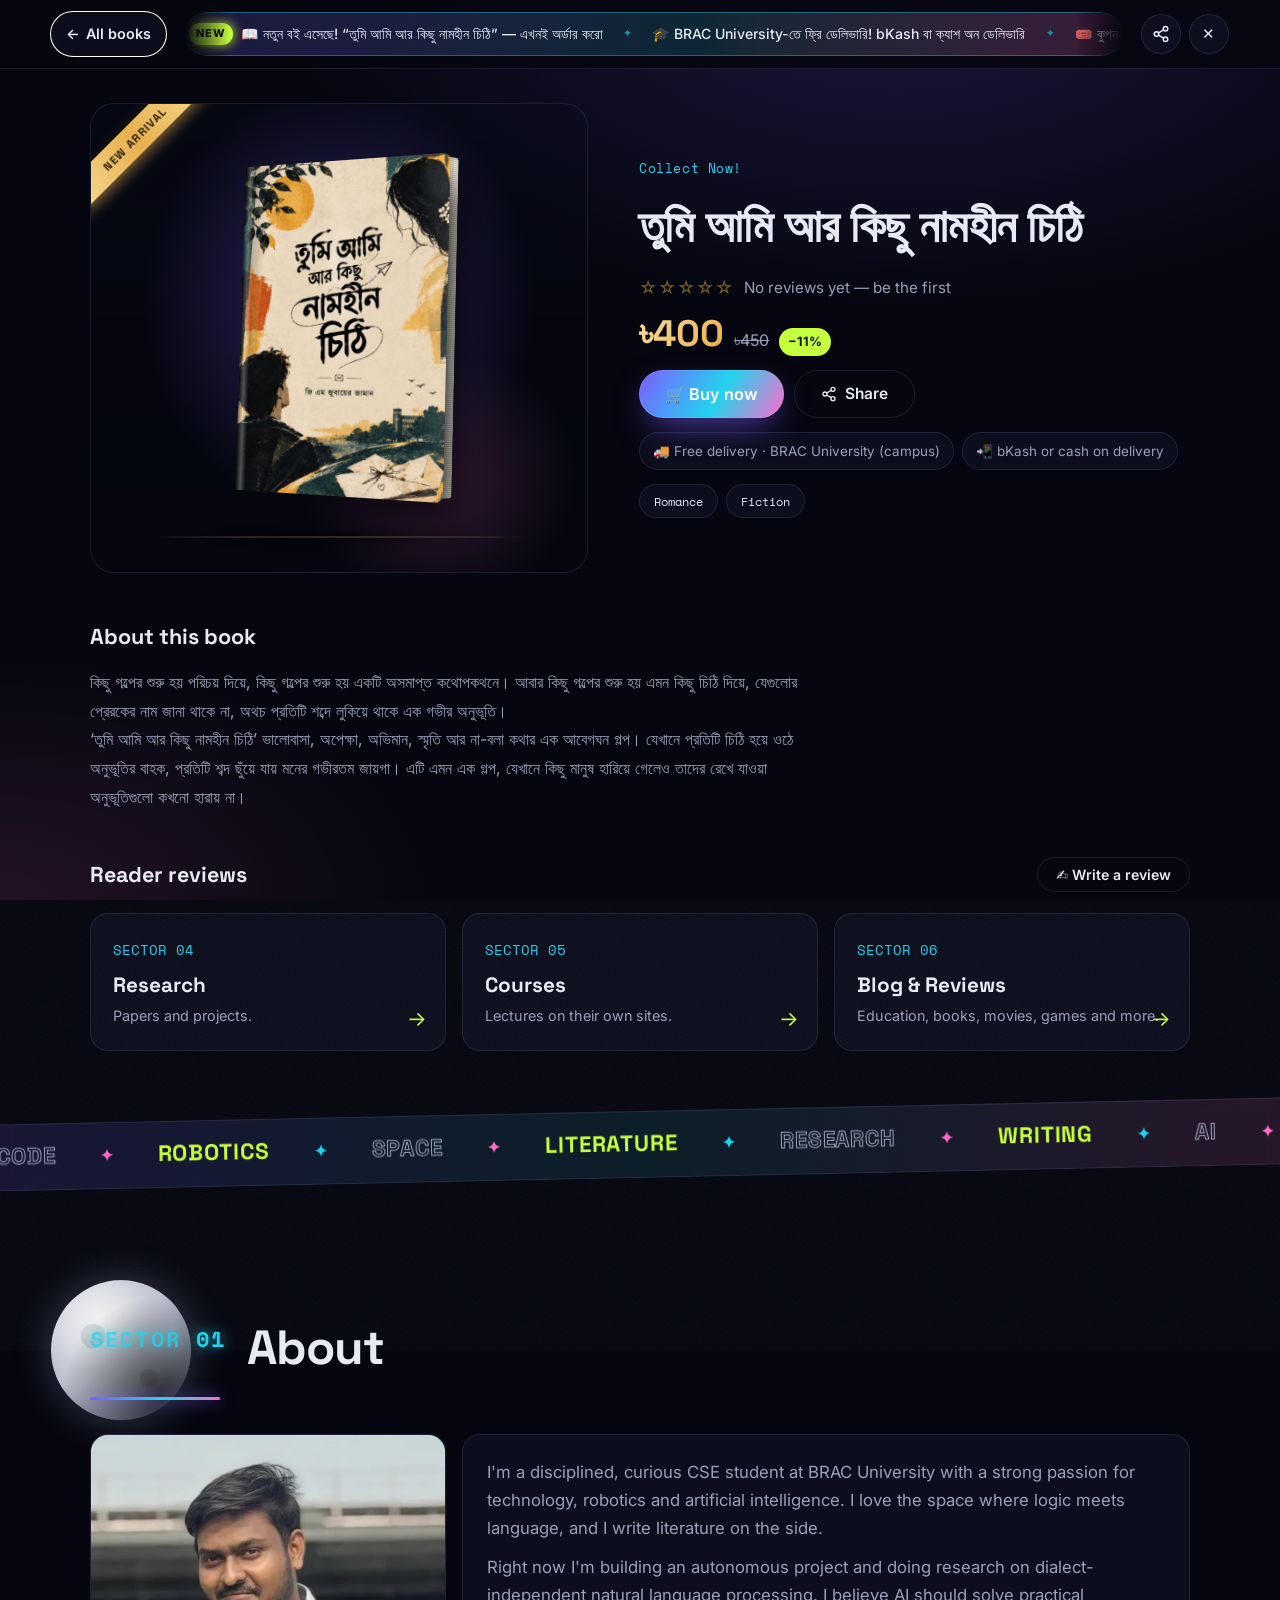
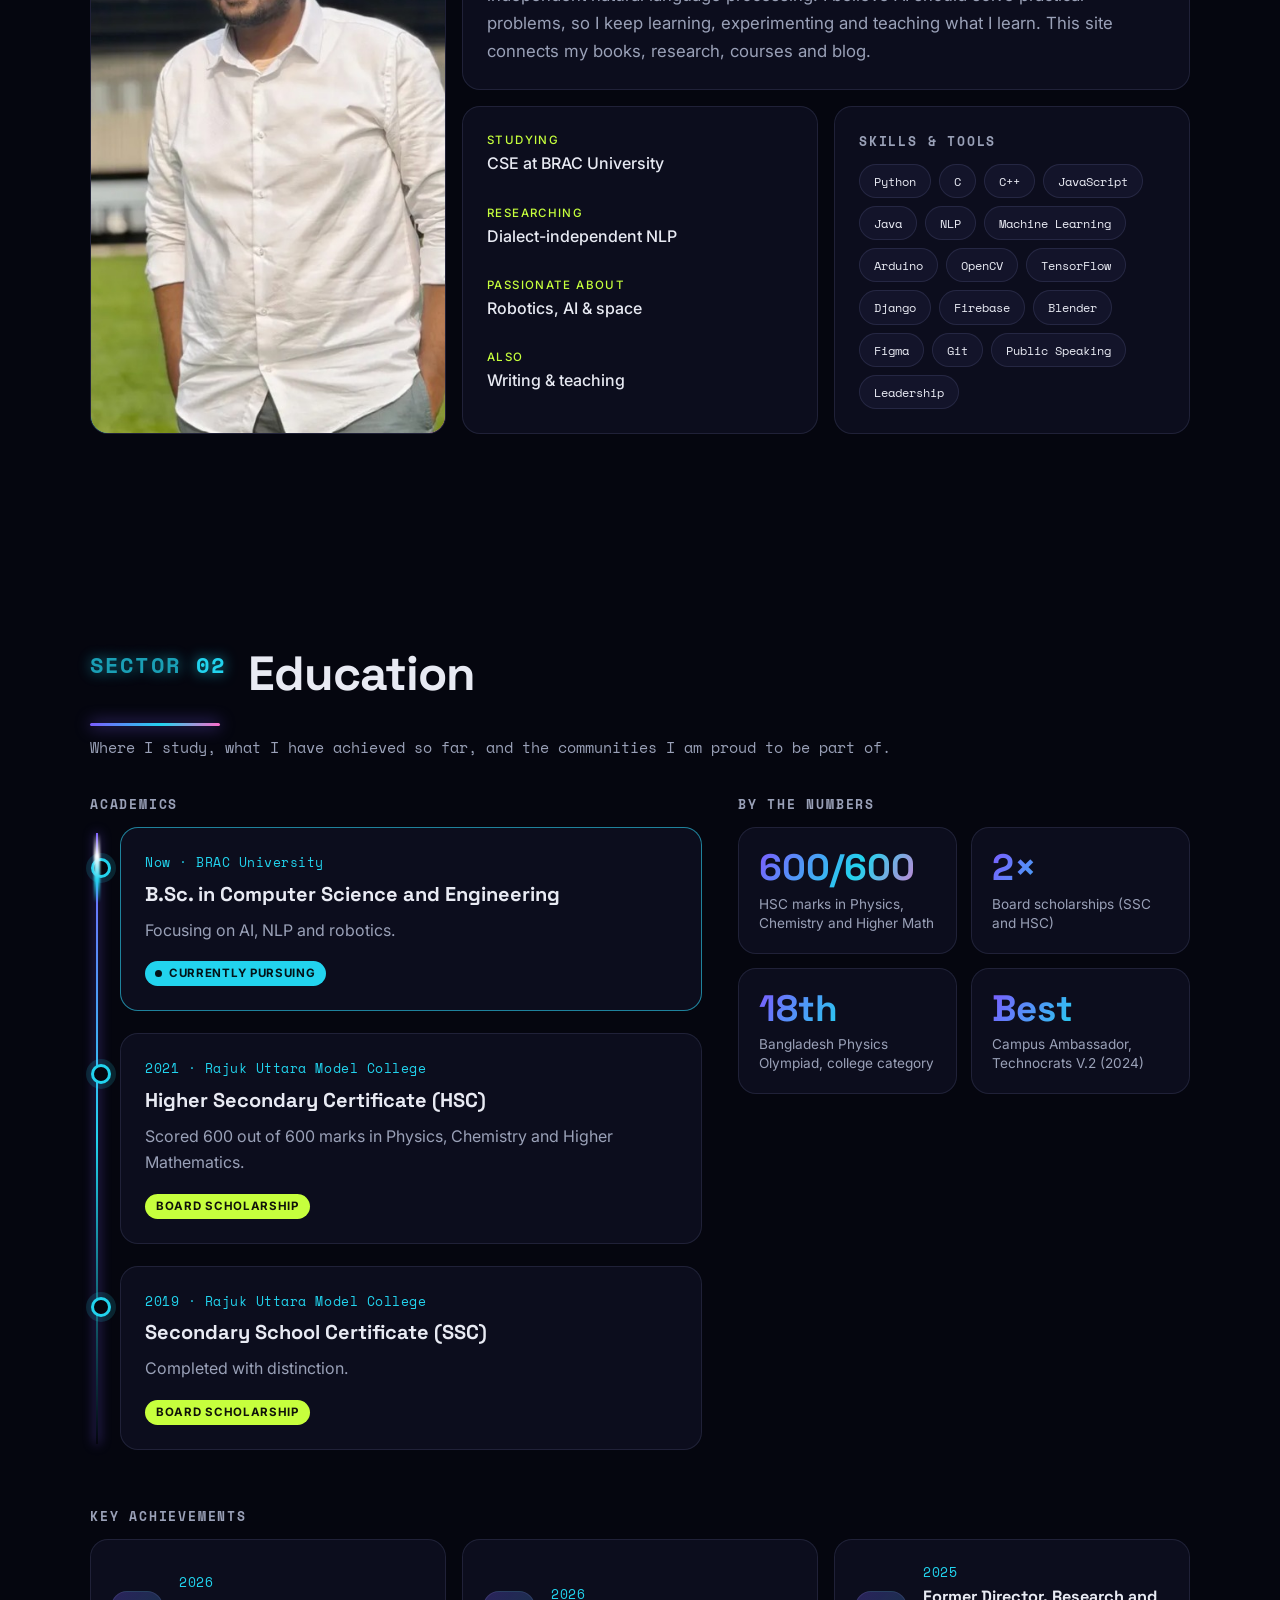
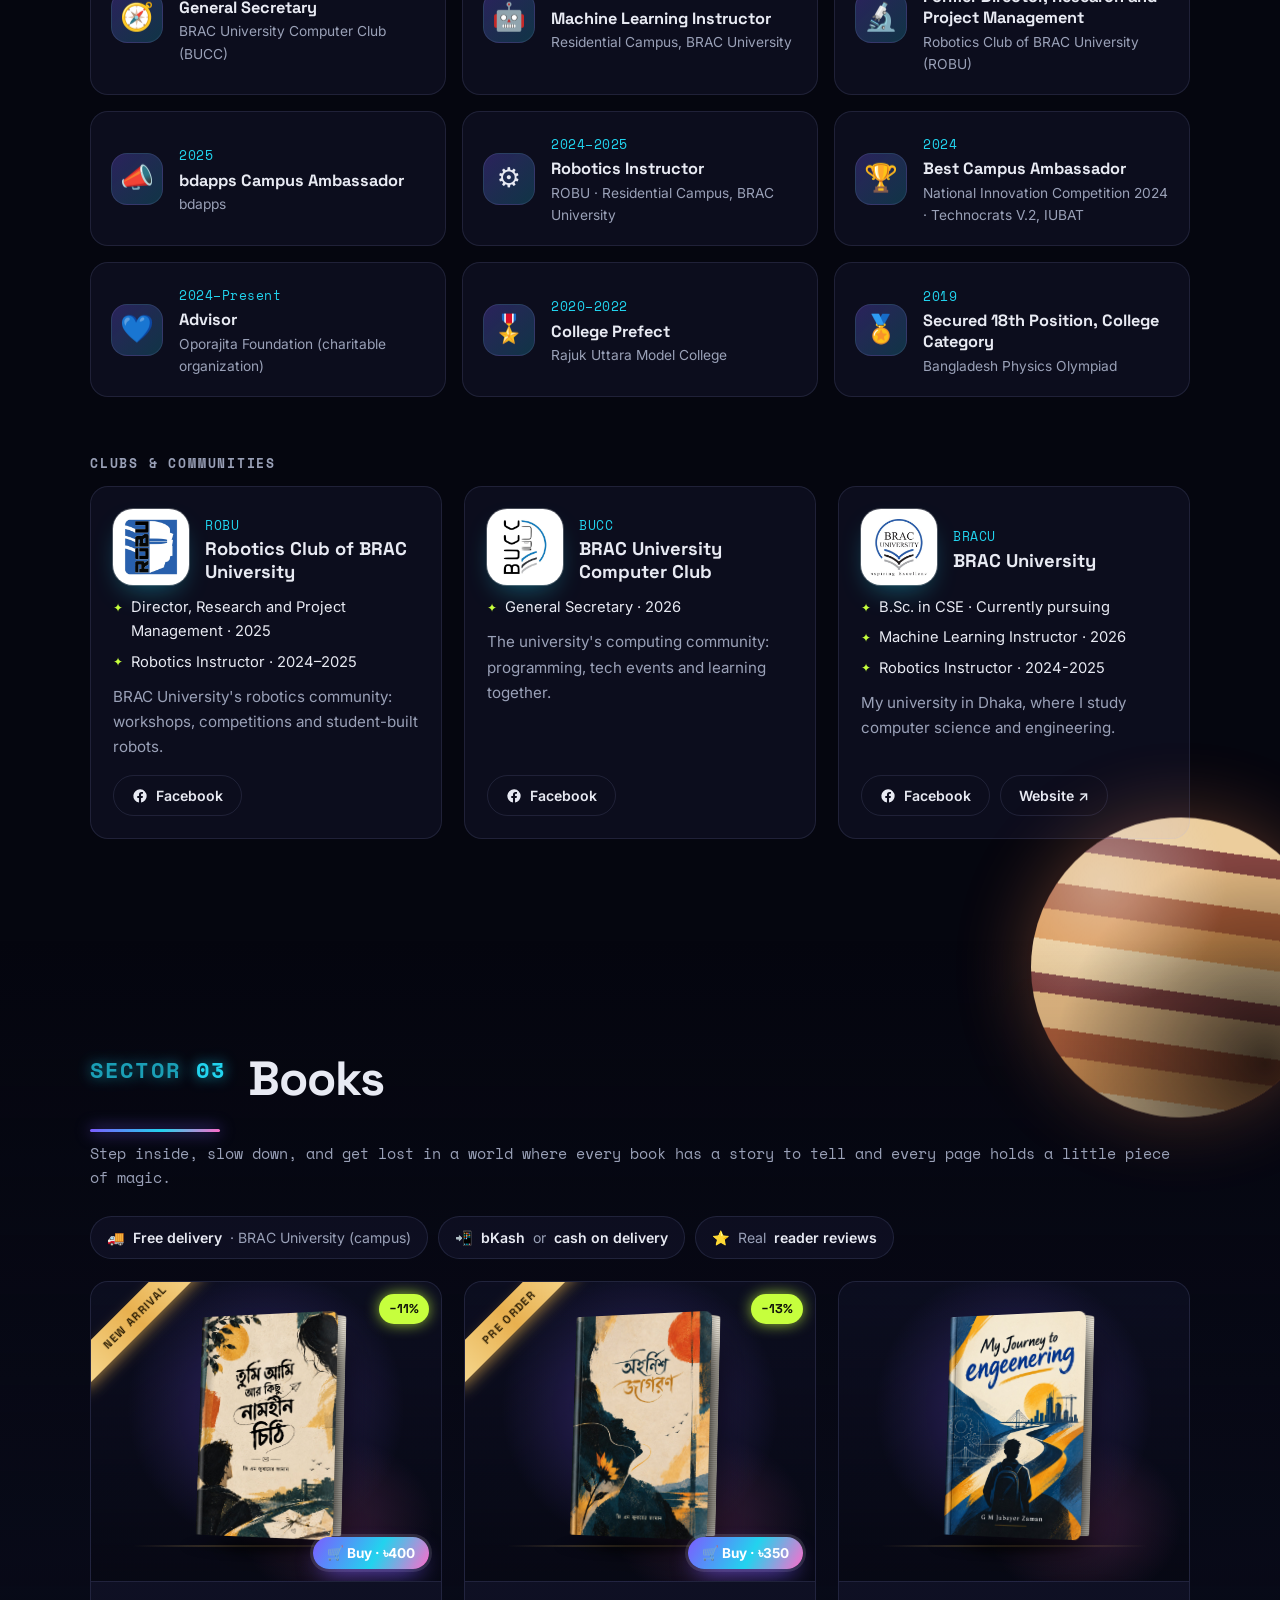
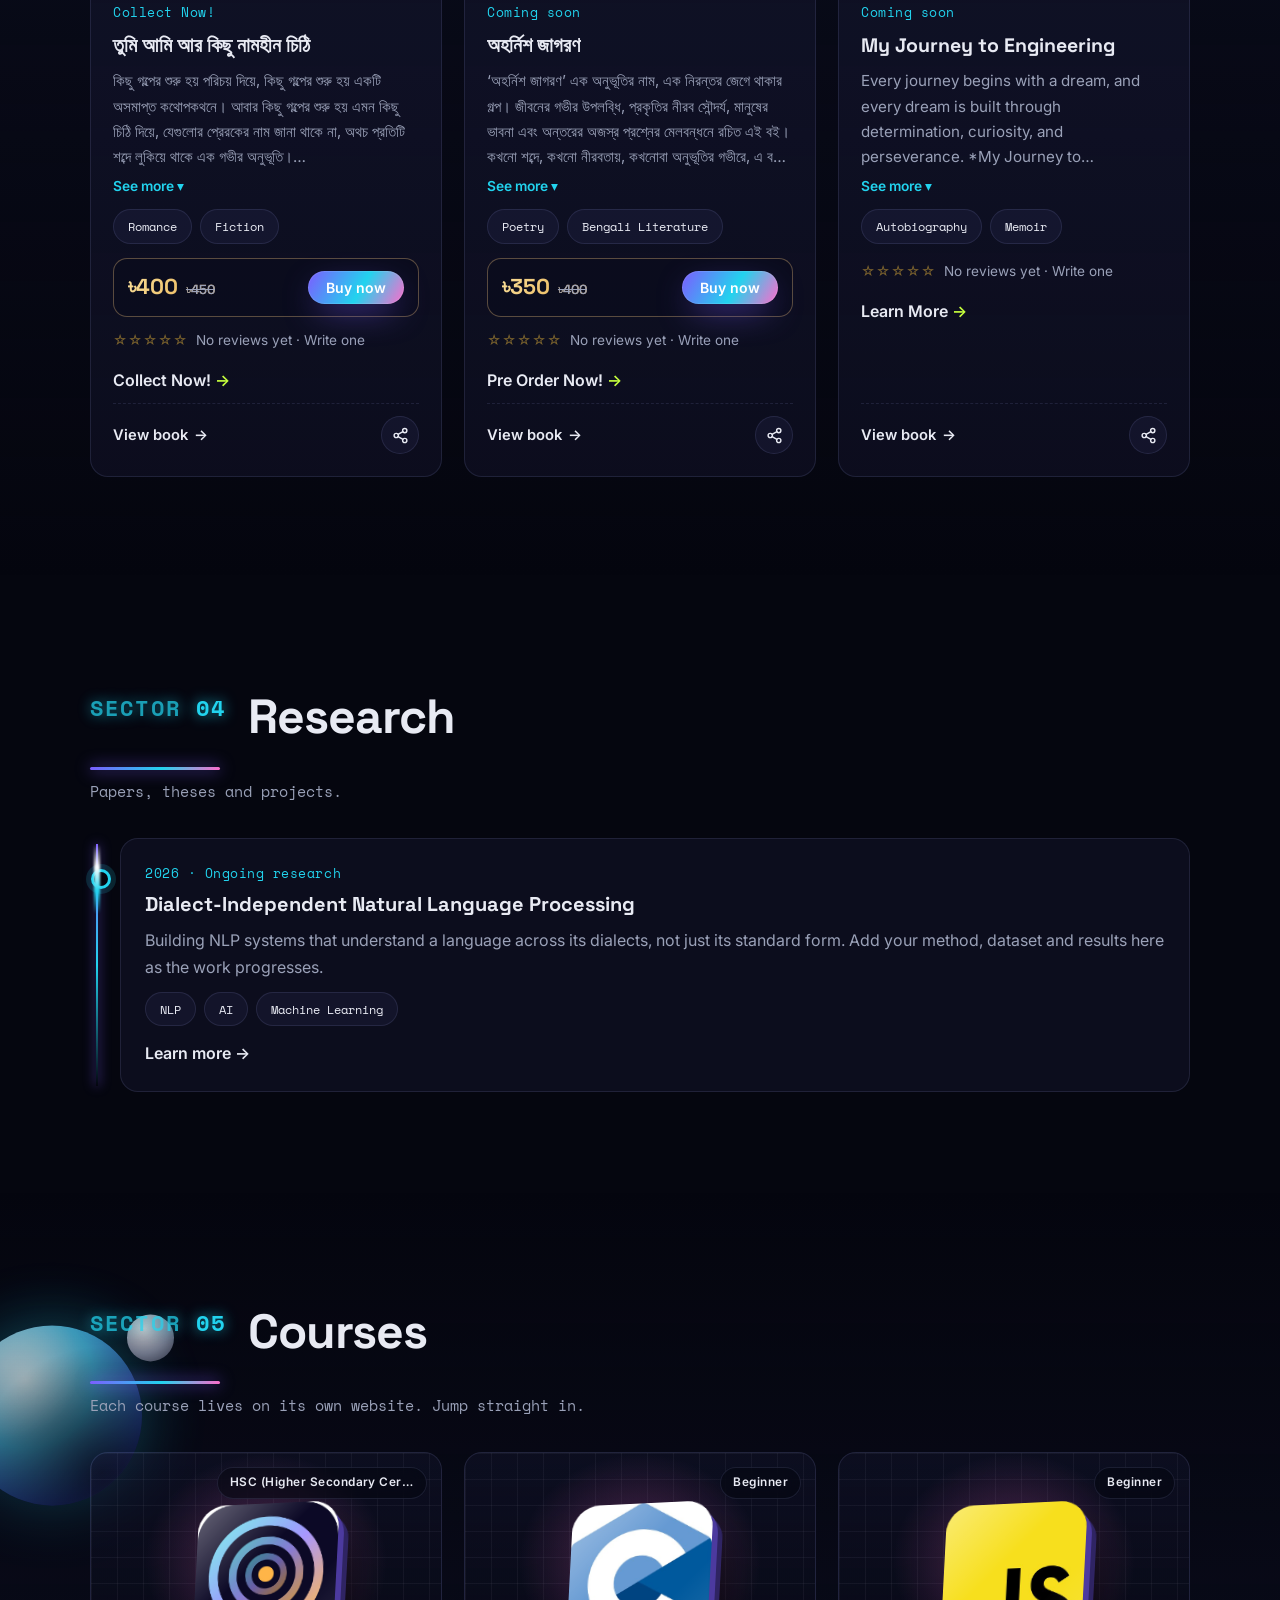
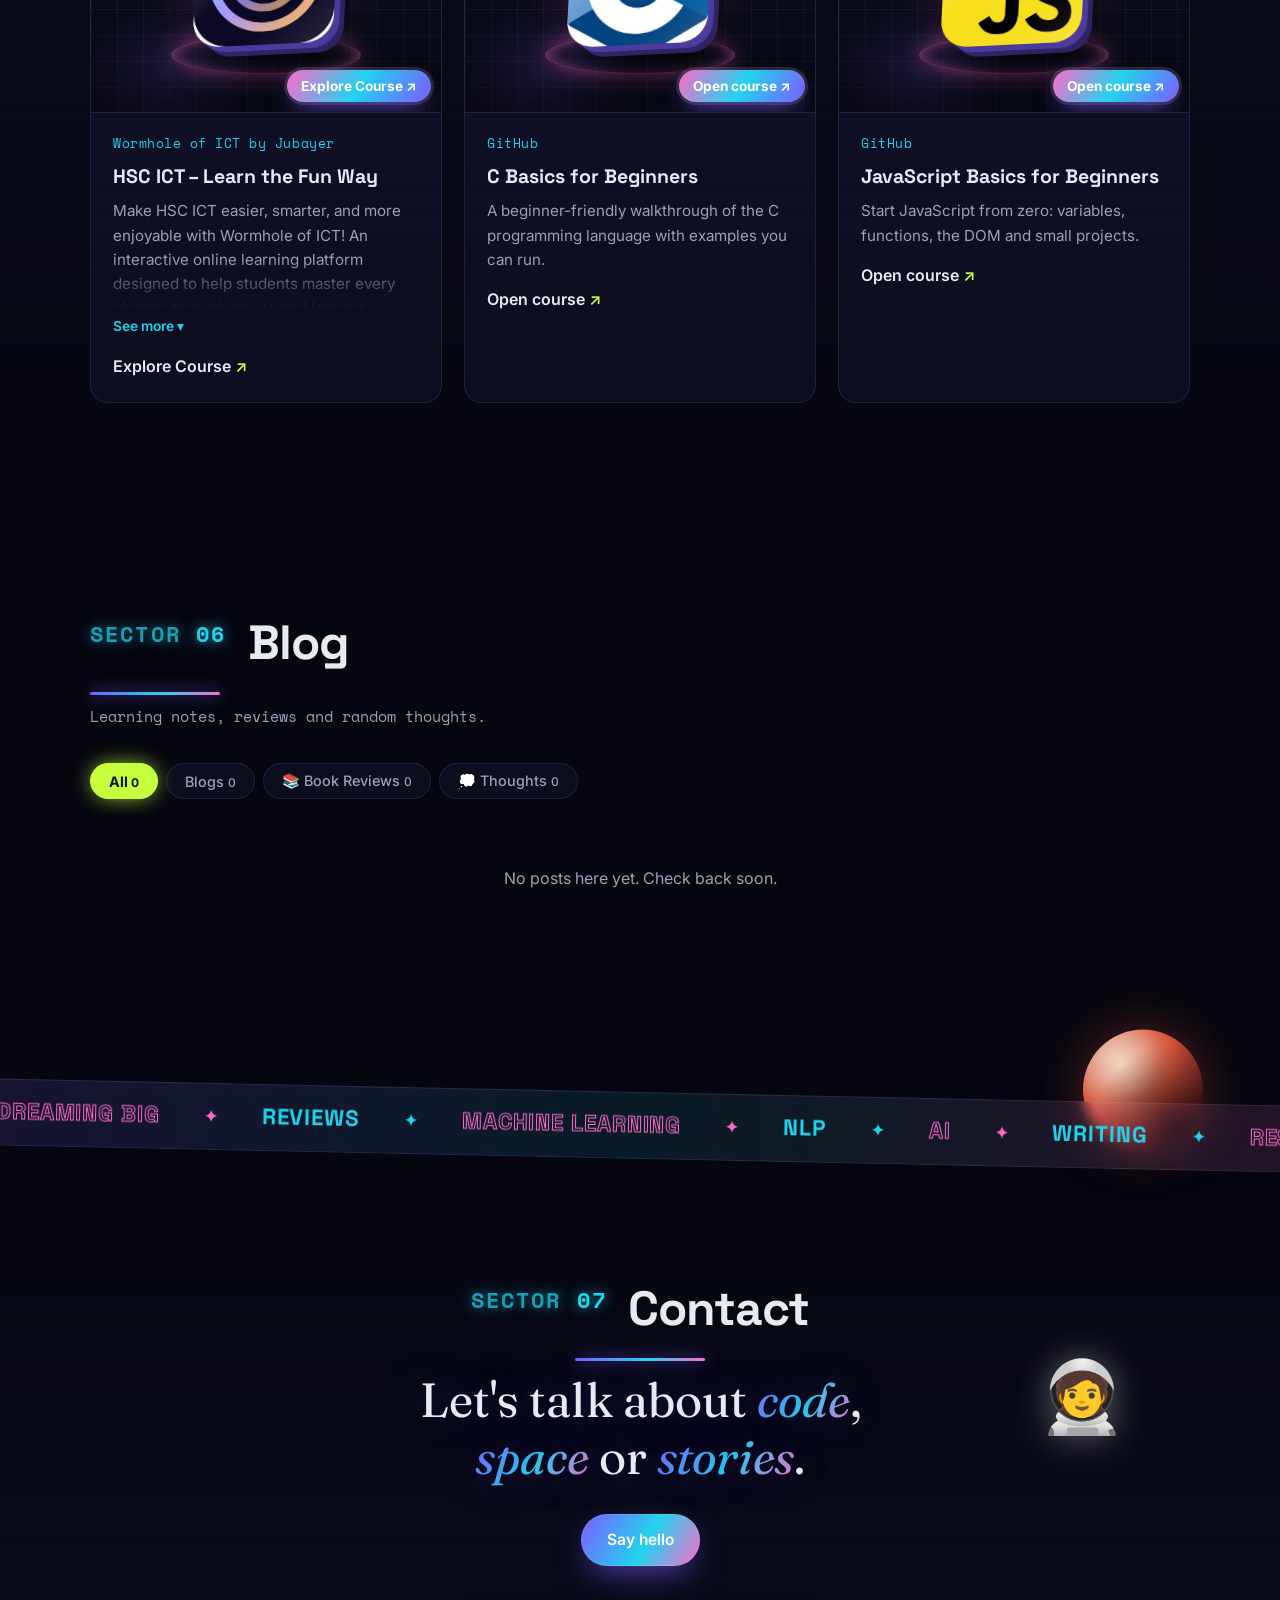
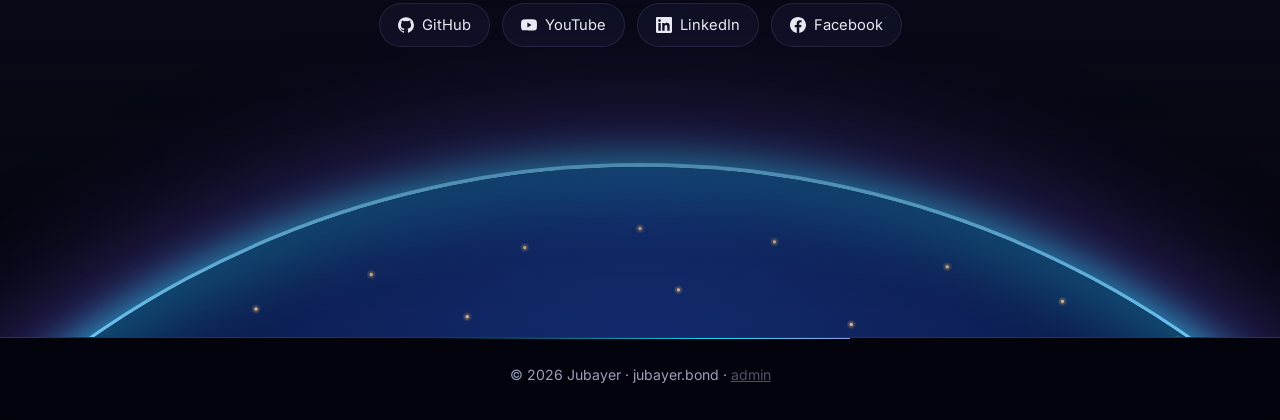
==== books/book-1/index.html @ ec33fd99 "Update share page for তুমি আমি আর কিছু নামহীন চিঠি" ====
<!doctype html>
<html lang="en">
<head>
<meta charset="utf-8" />
<meta name="viewport" content="width=device-width,initial-scale=1" />
<!-- Made by the admin panel when you press Save. It shows this book's preview when the link is shared,
     then opens the book on the main site. Edit the book in admin.html, not here. -->
<title>তুমি আমি আর কিছু নামহীন চিঠি — Books by Jubayer</title>
<meta name="description" content="৳400 · কিছু গল্পের শুরু হয় পরিচয় দিয়ে, কিছু গল্পের শুরু হয় একটি অসমাপ্ত কথোপকথনে। আবার কিছু গল্পের শুরু হয় এমন কিছু চিঠি দিয়ে, যেগুলোর প্রেরকের নাম জানা থাকে না, অথচ প্রতিটি শব্দে লুকিয়ে…" />
<link rel="canonical" href="https://jubayer.bond/books/book-1" />
<meta property="og:type" content="book" />
<meta property="og:url" content="https://jubayer.bond/books/book-1" />
<meta property="og:title" content="📚 তুমি আমি আর কিছু নামহীন চিঠি" />
<meta property="og:description" content="৳400 · কিছু গল্পের শুরু হয় পরিচয় দিয়ে, কিছু গল্পের শুরু হয় একটি অসমাপ্ত কথোপকথনে। আবার কিছু গল্পের শুরু হয় এমন কিছু চিঠি দিয়ে, যেগুলোর প্রেরকের নাম জানা থাকে না, অথচ প্রতিটি শব্দে লুকিয়ে…" />
<meta property="og:image" content="https://jubayer.bond/assets/uploads/1794509133404-title.jpg" />
<meta name="twitter:card" content="summary_large_image" />
<link rel="icon" href="/favicon.svg" type="image/svg+xml" />
<script>location.replace("/" + location.search + (/^#(buy|reviews)\//.test(location.hash) ? location.hash : "#book/book-1"));</script>
<style>body{margin:0;min-height:100vh;display:grid;place-items:center;background:#05060f;color:#e8eaf3;font-family:system-ui,sans-serif;text-align:center}a{color:#22d3ee}</style>
</head>
<body><p>📚 Opening <a href="/#book/book-1">তুমি আমি আর কিছু নামহীন চিঠি</a>…</p></body>
</html>
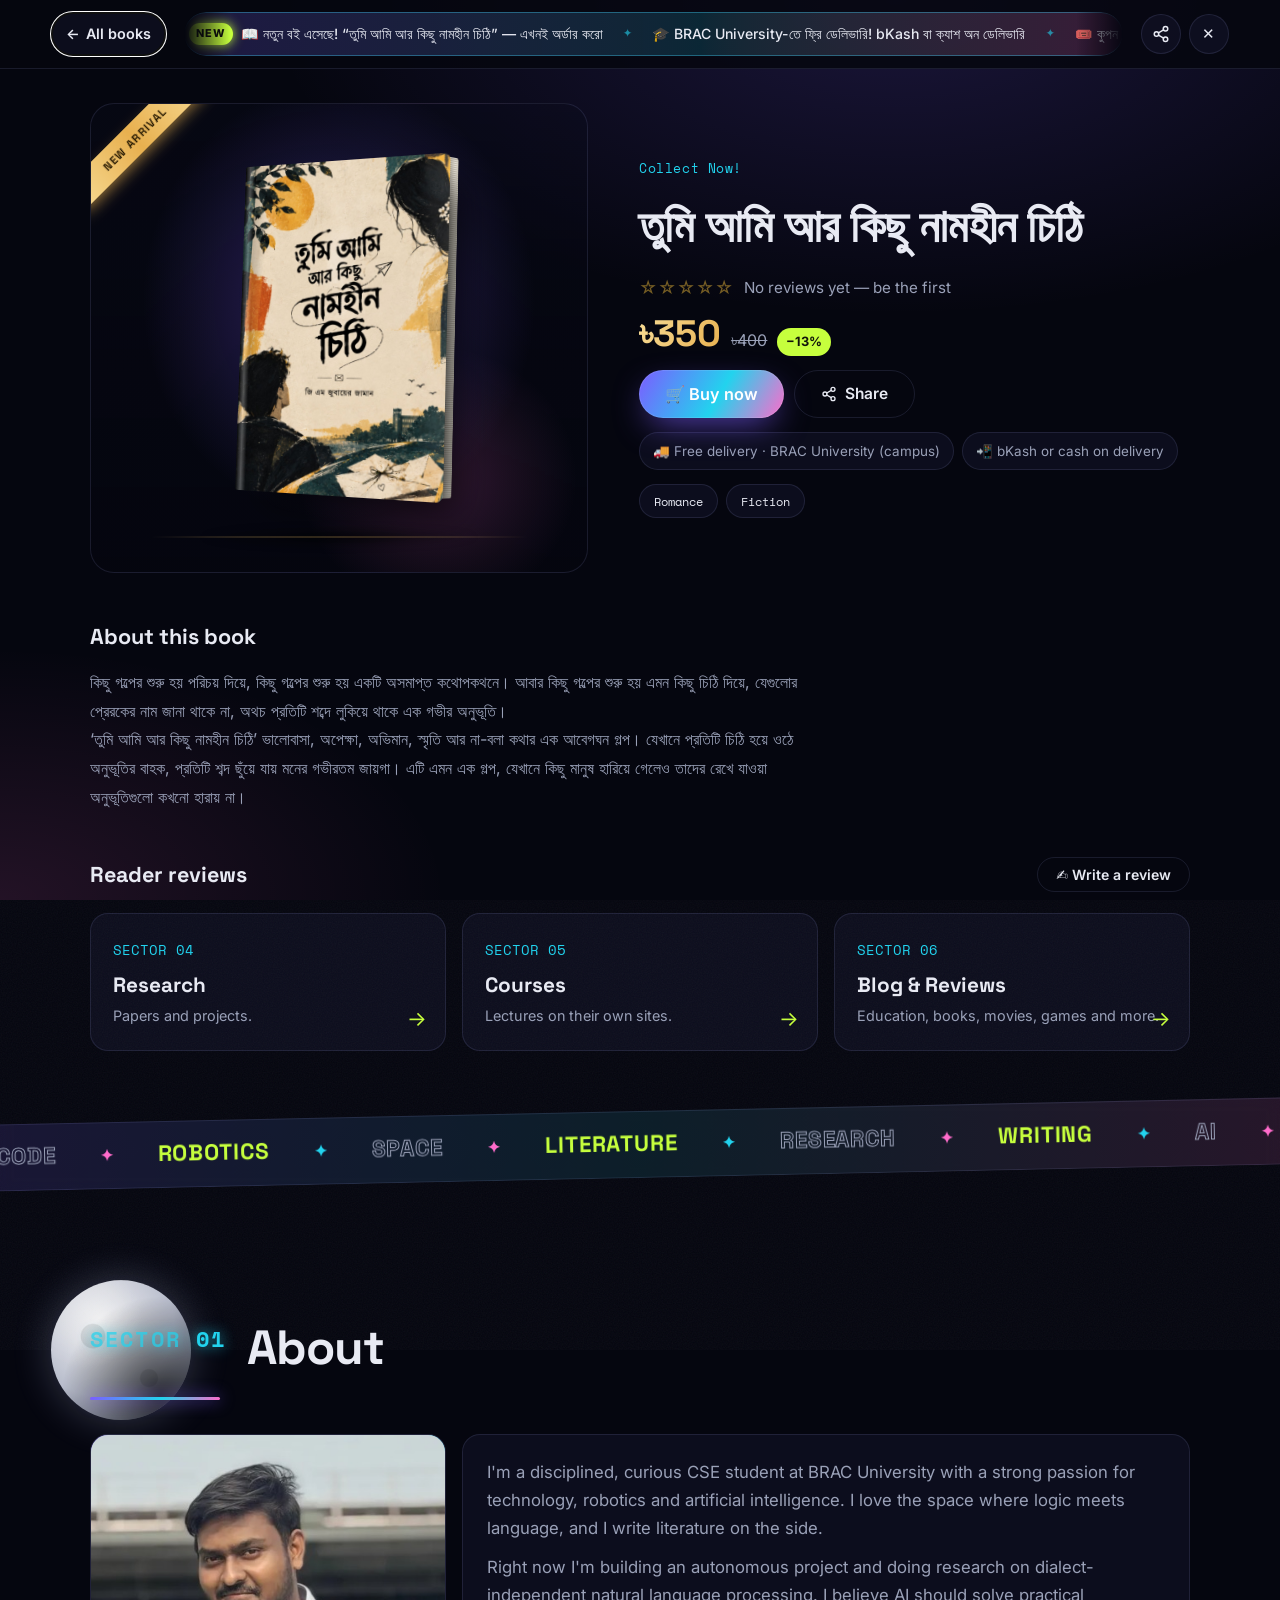
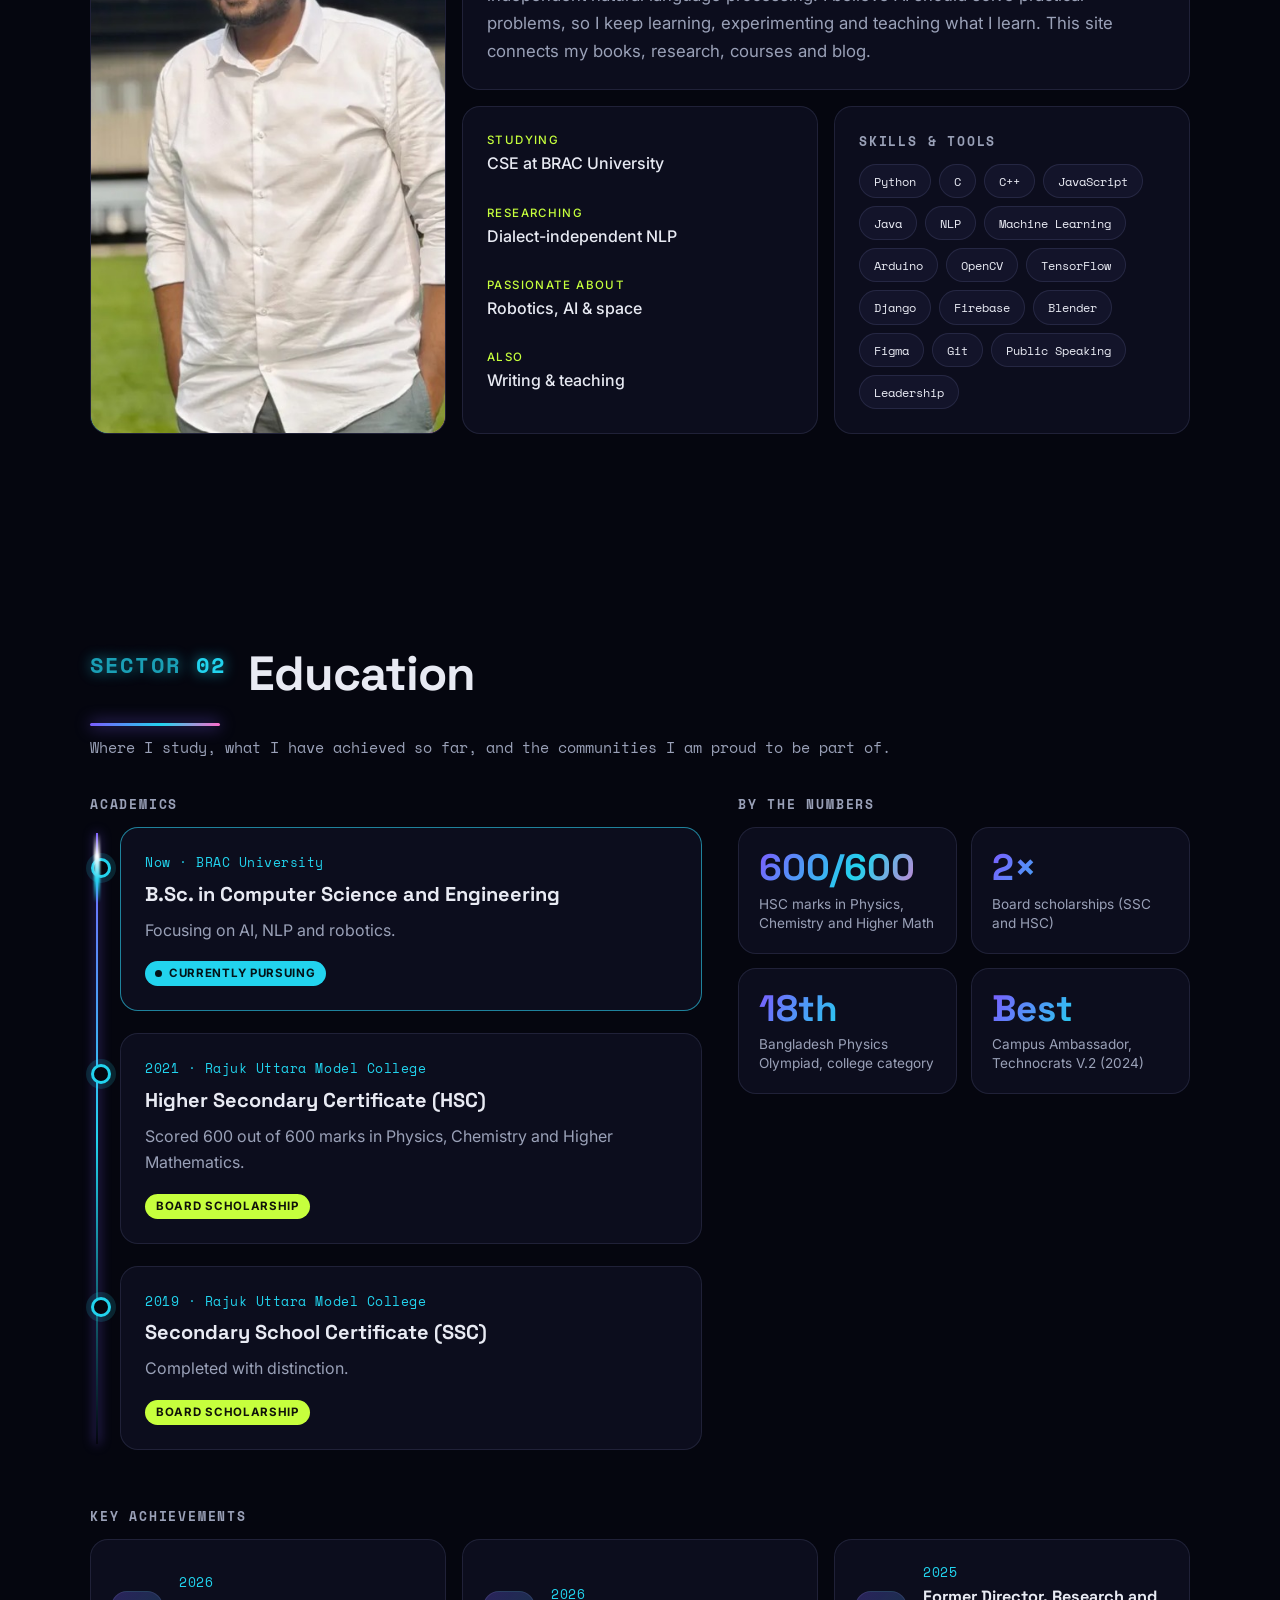
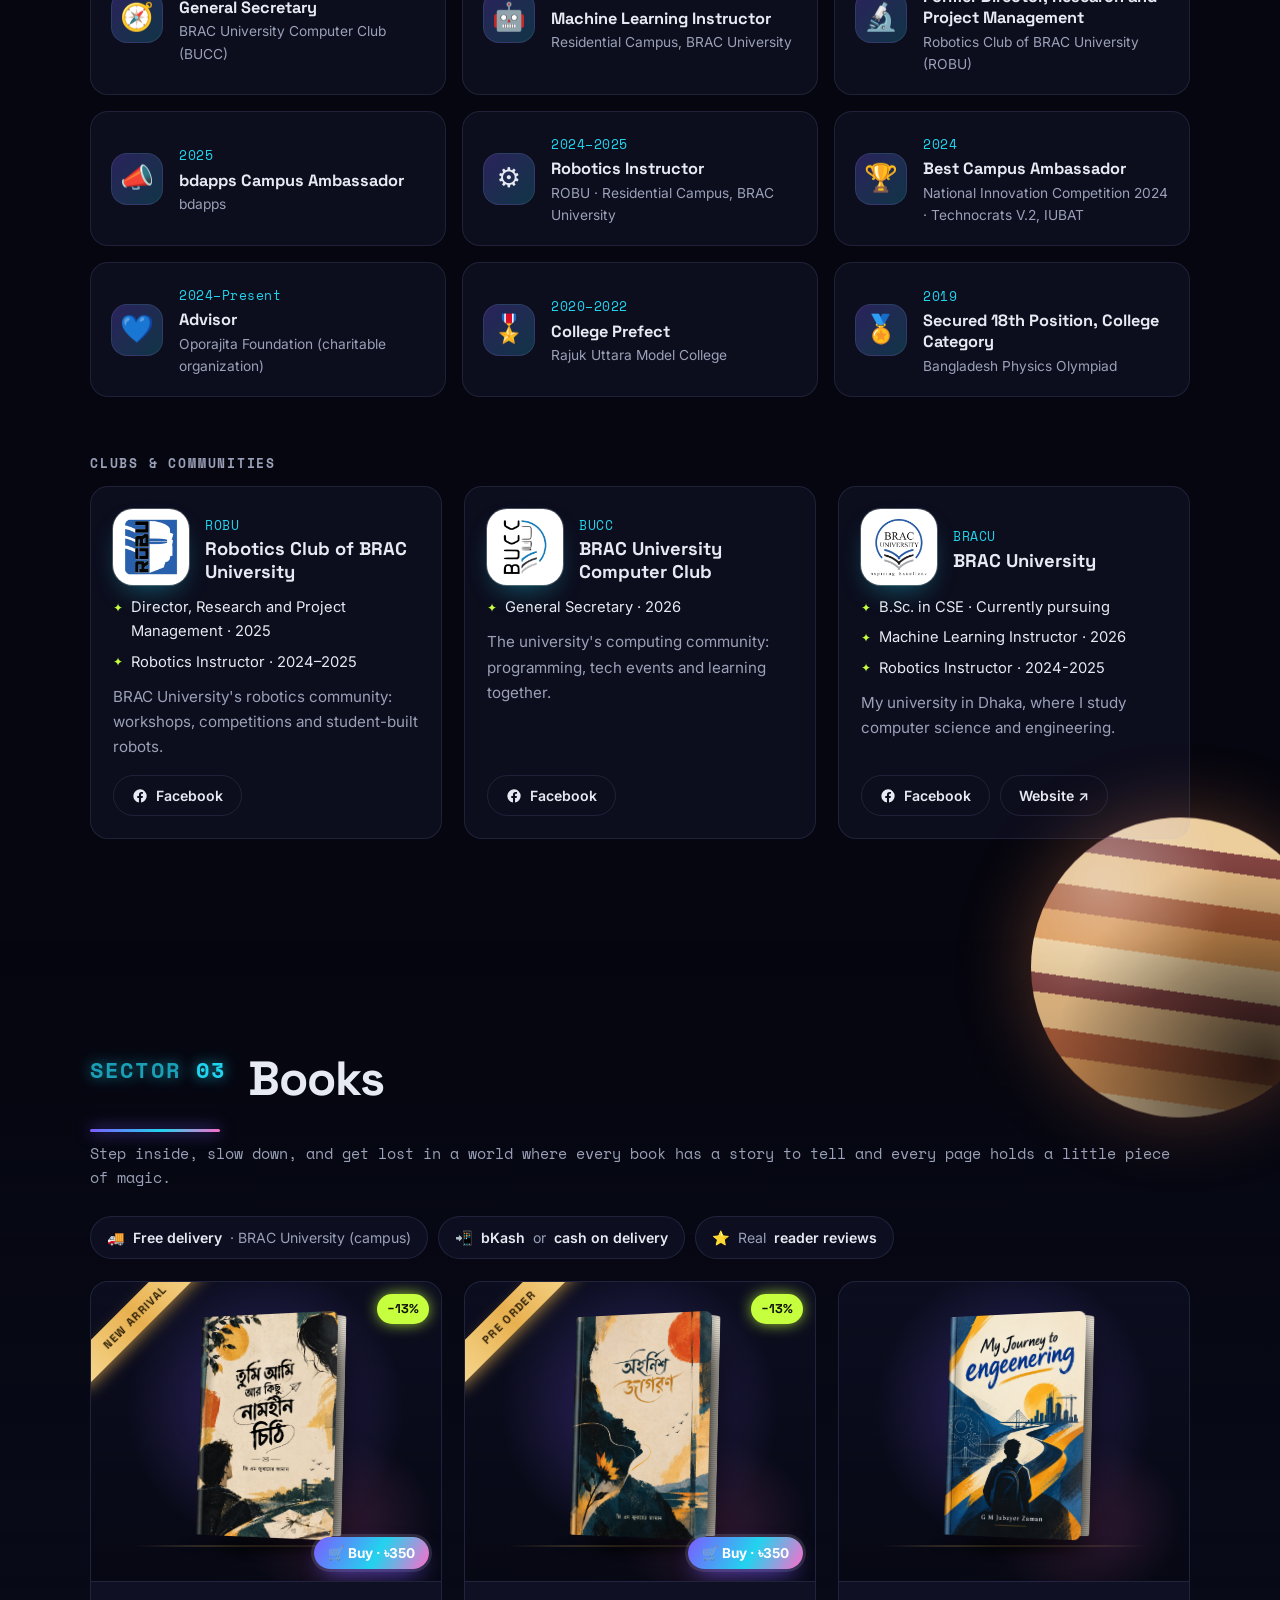
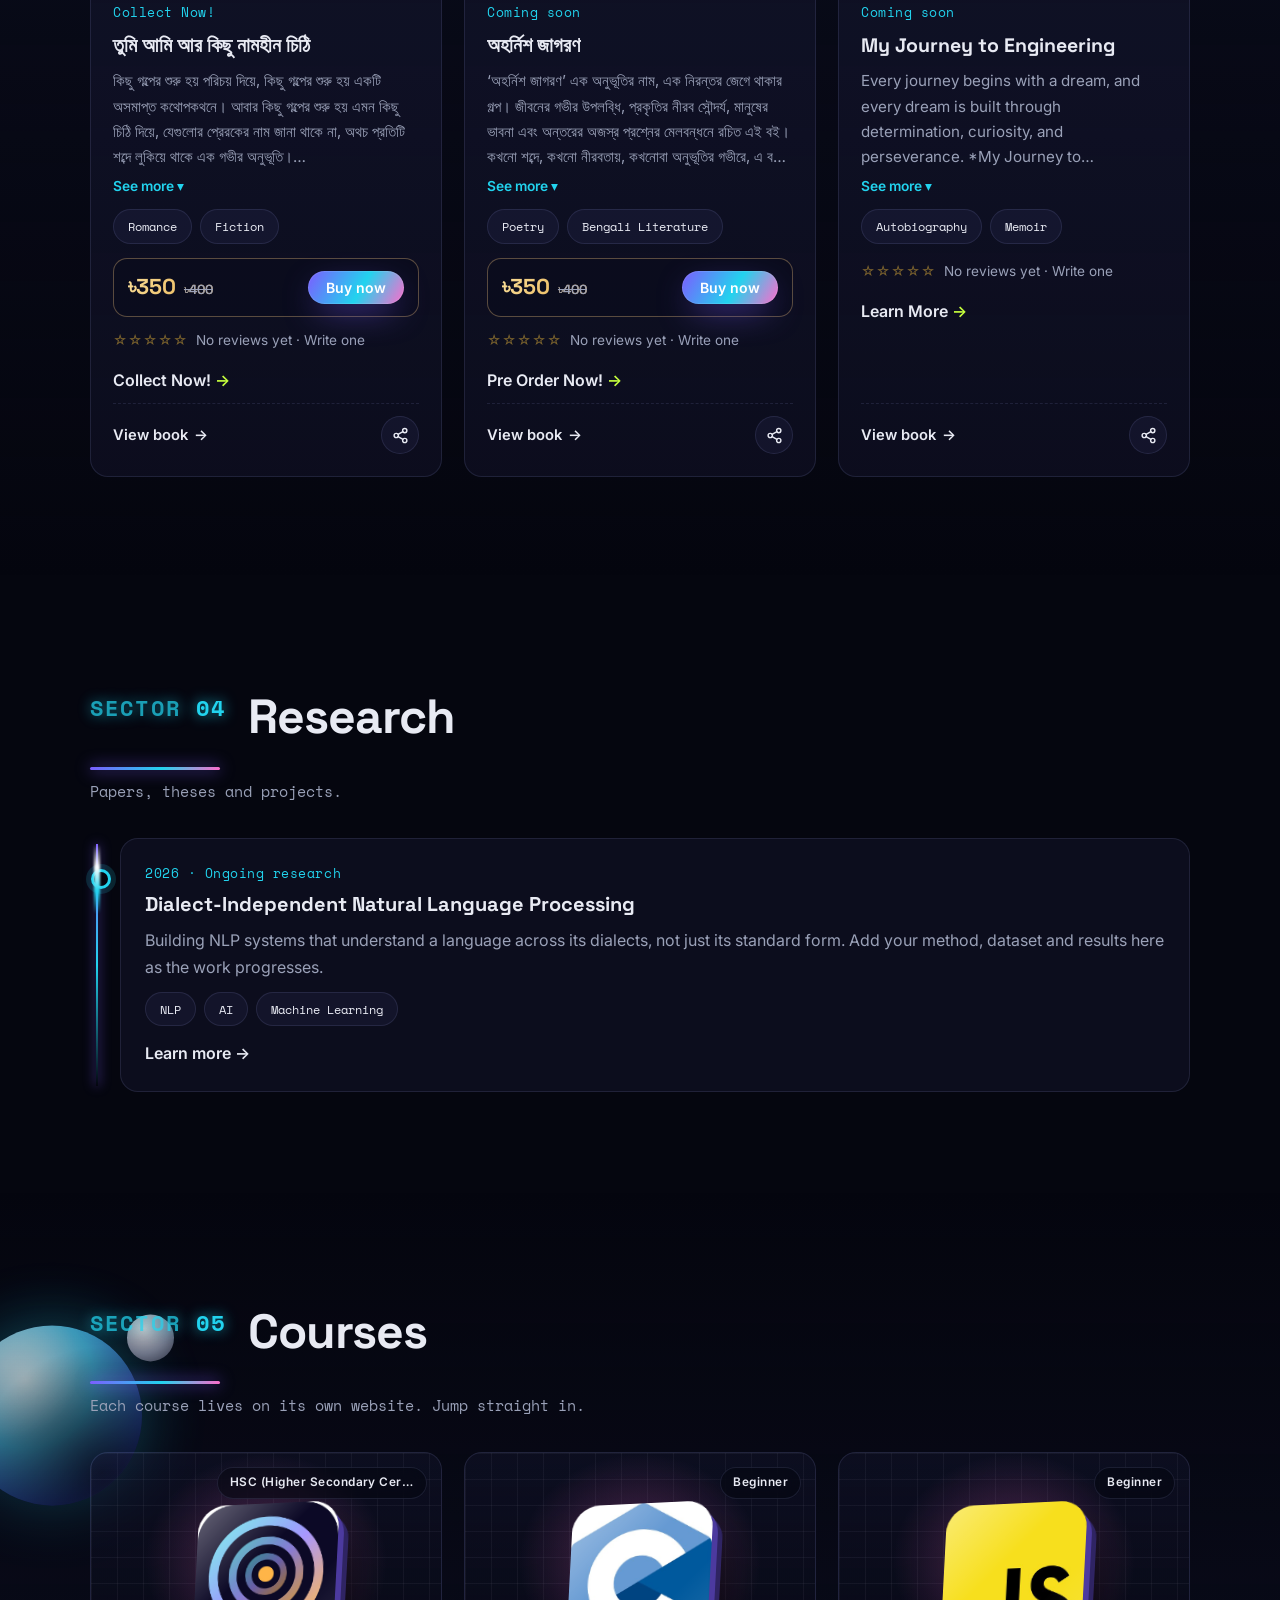
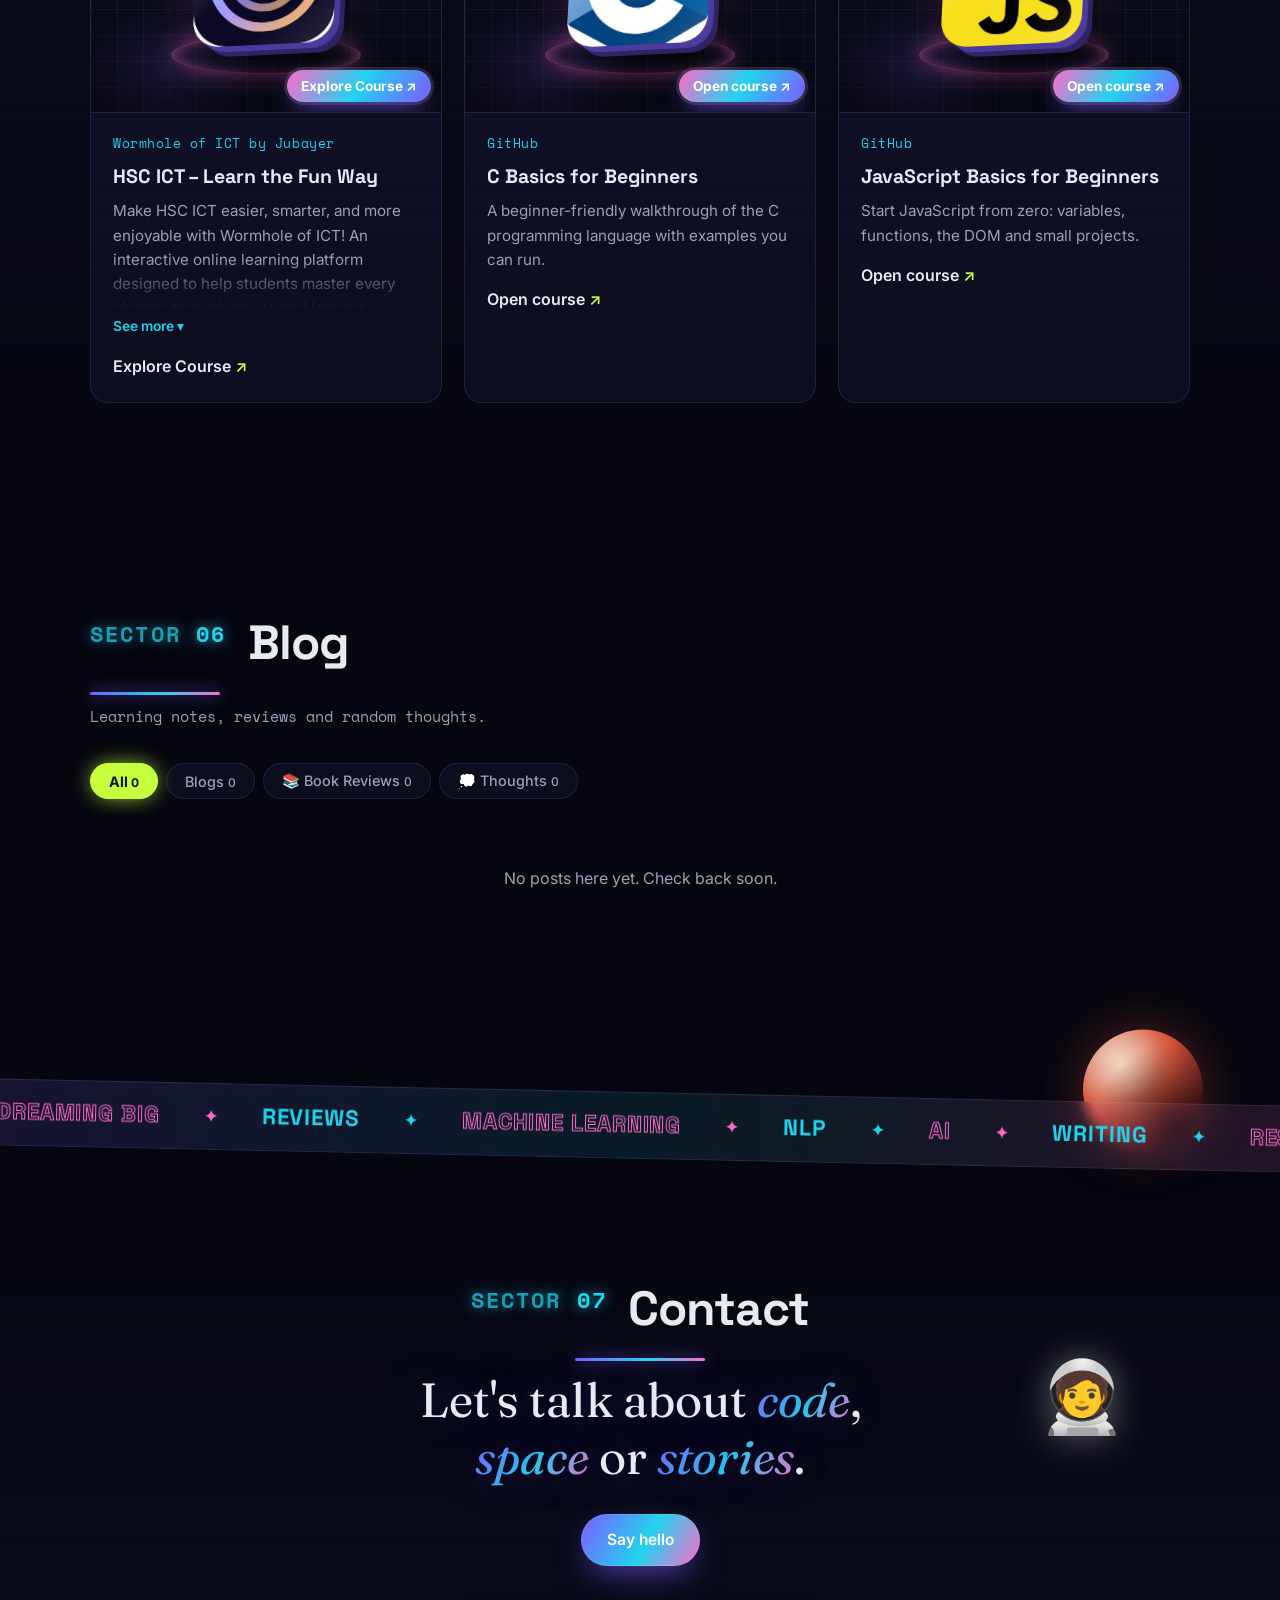
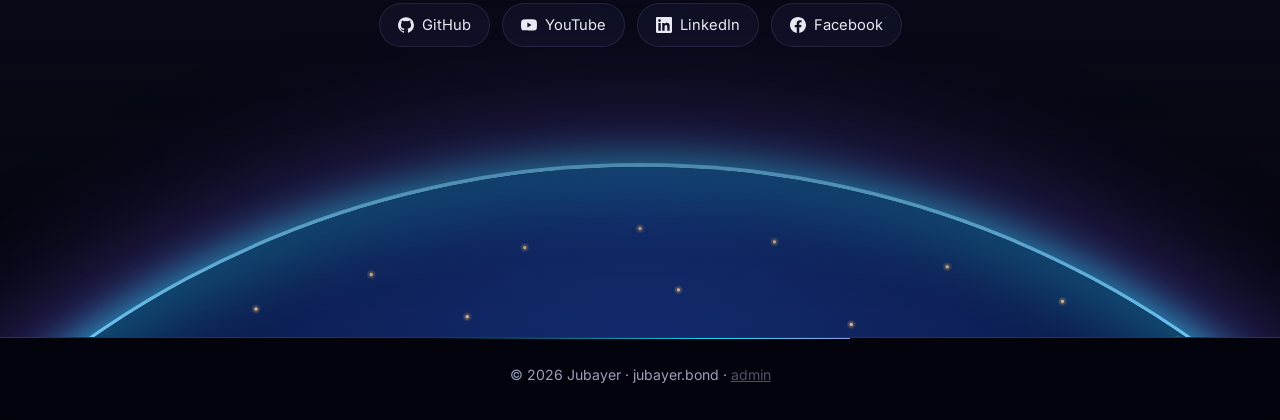
==== commit 2ac4760d: "Update share page for তুমি আমি আর কিছু নামহীন চিঠি" ====
--- a/books/book-1/index.html
+++ b/books/book-1/index.html
@@ -6,12 +6,12 @@
 <!-- Made by the admin panel when you press Save. It shows this book's preview when the link is shared,
      then opens the book on the main site. Edit the book in admin.html, not here. -->
 <title>তুমি আমি আর কিছু নামহীন চিঠি — Books by Jubayer</title>
-<meta name="description" content="৳400 · কিছু গল্পের শুরু হয় পরিচয় দিয়ে, কিছু গল্পের শুরু হয় একটি অসমাপ্ত কথোপকথনে। আবার কিছু গল্পের শুরু হয় এমন কিছু চিঠি দিয়ে, যেগুলোর প্রেরকের নাম জানা থাকে না, অথচ প্রতিটি শব্দে লুকিয়ে…" />
+<meta name="description" content="৳350 · কিছু গল্পের শুরু হয় পরিচয় দিয়ে, কিছু গল্পের শুরু হয় একটি অসমাপ্ত কথোপকথনে। আবার কিছু গল্পের শুরু হয় এমন কিছু চিঠি দিয়ে, যেগুলোর প্রেরকের নাম জানা থাকে না, অথচ প্রতিটি শব্দে লুকিয়ে…" />
 <link rel="canonical" href="https://jubayer.bond/books/book-1" />
 <meta property="og:type" content="book" />
 <meta property="og:url" content="https://jubayer.bond/books/book-1" />
 <meta property="og:title" content="📚 তুমি আমি আর কিছু নামহীন চিঠি" />
-<meta property="og:description" content="৳400 · কিছু গল্পের শুরু হয় পরিচয় দিয়ে, কিছু গল্পের শুরু হয় একটি অসমাপ্ত কথোপকথনে। আবার কিছু গল্পের শুরু হয় এমন কিছু চিঠি দিয়ে, যেগুলোর প্রেরকের নাম জানা থাকে না, অথচ প্রতিটি শব্দে লুকিয়ে…" />
+<meta property="og:description" content="৳350 · কিছু গল্পের শুরু হয় পরিচয় দিয়ে, কিছু গল্পের শুরু হয় একটি অসমাপ্ত কথোপকথনে। আবার কিছু গল্পের শুরু হয় এমন কিছু চিঠি দিয়ে, যেগুলোর প্রেরকের নাম জানা থাকে না, অথচ প্রতিটি শব্দে লুকিয়ে…" />
 <meta property="og:image" content="https://jubayer.bond/assets/uploads/1794509133404-title.jpg" />
 <meta name="twitter:card" content="summary_large_image" />
 <link rel="icon" href="/favicon.svg" type="image/svg+xml" />
